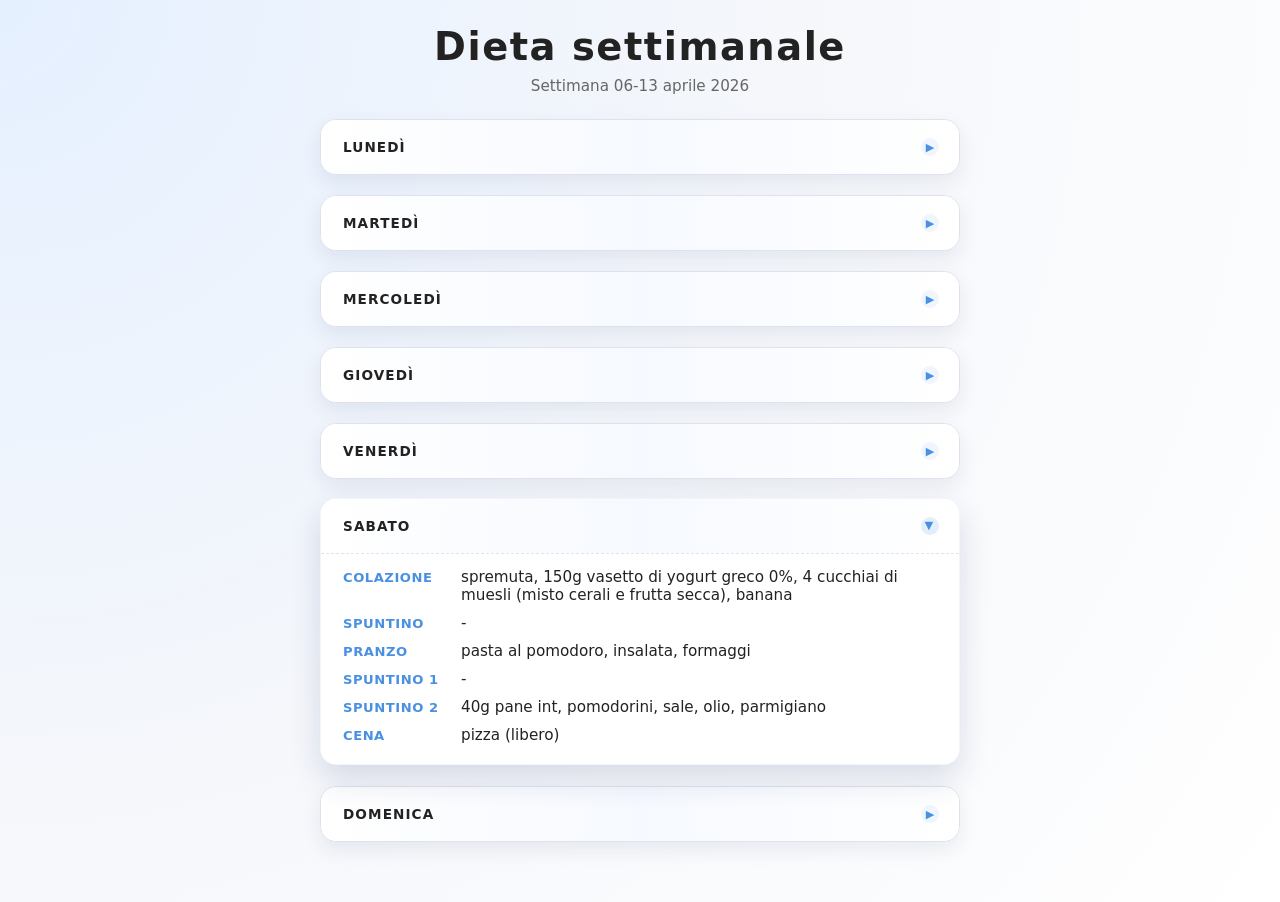
==== index.html @ 6d9ec17f "." ====
<!DOCTYPE html>
<html lang="en">
<head>
  <meta charset="UTF-8" />
  <meta name="viewport" content="width=device-width, initial-scale=1" />
  <title>Dieta</title>
  <link rel="stylesheet" href="styles.css" />
</head>
<body>
  <main class="page">
    <header>
      <h1>Dieta settimanale</h1>
      <p>
        Settimana 06-13 aprile 2026
      </p>
    </header>

    <section class="week-grid" aria-label="Piano alimentare settimanale"></section>

    <p class="footer-note"></p>
  </main>
  <script src="script.js"></script>
</body>
</html>
---- styles.css ----
:root {
  --bg: #f5f7fb;
  --card-bg: #ffffff;
  --accent: #4a90e2;
  --accent-soft: rgba(74, 144, 226, 0.08);
  --text-main: #222222;
  --text-muted: #666666;
  --border: #dde2ee;
  --shadow-soft: 0 8px 20px rgba(15, 35, 95, 0.08);
}

* {
  box-sizing: border-box;
  margin: 0;
  padding: 0;
}

body {
  font-family: system-ui, -apple-system, BlinkMacSystemFont, "Segoe UI", sans-serif;
  background: radial-gradient(circle at top left, #e5f0ff 0, #f5f7fb 50%, #ffffff 100%);
  color: var(--text-main);
  min-height: 100vh;
  padding: 24px 16px 40px;
  display: flex;
  justify-content: center;
}

.page {
  width: 100%;
  max-width: 960px;
}

header {
  text-align: center;
  margin-bottom: 24px;
}

header h1 {
  font-size: clamp(1.8rem, 2.4vw + 1.4rem, 2.4rem);
  margin-bottom: 8px;
  letter-spacing: 0.04em;
}

header p {
  font-size: 0.95rem;
  color: var(--text-muted);
  max-width: 460px;
  margin: 0 auto;
}

.week-grid {
  display: flex;
  flex-direction: column;
  align-items: stretch;
  gap: 20px;
  max-width: 640px;
  margin: 0 auto;
}

details.day-card {
  background: var(--card-bg);
  border-radius: 16px;
  border: 1px solid var(--border);
  box-shadow: var(--shadow-soft);
  overflow: hidden;
  transition: transform 0.12s ease-out, box-shadow 0.12s ease-out, border-color 0.12s ease-out;
}

details.day-card[open] {
  border-color: var(--accent-soft);
  box-shadow: 0 14px 32px rgba(15, 35, 95, 0.14);
  transform: translateY(-1px);
}

summary.day-header {
  list-style: none;
  padding: 18px 20px 18px 22px;
  display: flex;
  align-items: center;
  justify-content: space-between;
  cursor: pointer;
  user-select: none;
  background: linear-gradient(90deg, #ffffff 0, #f6f9ff 50%, #ffffff 100%);
}

summary.day-header::-webkit-details-marker {
  display: none;
}

.day-title {
  display: flex;
  flex-direction: column;
  gap: 2px;
}

.day-name {
  font-weight: 600;
  letter-spacing: 0.08em;
  text-transform: uppercase;
  font-size: 0.85rem;
}

.day-note {
  font-size: 0.8rem;
  color: var(--text-muted);
}

.chevron {
  width: 18px;
  height: 18px;
  border-radius: 50%;
  display: inline-flex;
  align-items: center;
  justify-content: center;
  background: var(--accent-soft);
  color: var(--accent);
  font-size: 0.7rem;
  transform: rotate(0deg);
  transition: transform 0.18s ease-out, background-color 0.18s ease-out;
}

details[open] .chevron {
  transform: rotate(90deg);
  background: rgba(74, 144, 226, 0.14);
}

.meals {
  padding: 14px 22px 20px;
  border-top: 1px dashed rgba(221, 226, 238, 0.9);
  background-color: #ffffff;
}

.meals-list {
  display: flex;
  flex-direction: column;
  gap: 10px;
  font-size: 0.95rem;
}

.meal {
  display: flex;
  gap: 8px;
  align-items: baseline;
}

.meal-label {
  flex: 0 0 110px;
  font-weight: 600;
  color: var(--accent);
  font-size: 0.82rem;
  text-transform: uppercase;
  letter-spacing: 0.04em;
}

.meal-desc {
  color: var(--text-main);
}

.meal-desc span {
  color: var(--text-muted);
}

.footer-note {
  margin-top: 20px;
  text-align: center;
  font-size: 0.8rem;
  color: var(--text-muted);
}

@media (max-width: 600px) {
  body {
    padding: 16px 10px 32px;
  }

  summary.day-header {
    padding-inline: 14px;
  }

  .meals {
    padding-inline: 14px;
  }

  .meal-label {
    flex-basis: 82px;
    font-size: 0.78rem;
  }

  .meals-list {
    font-size: 0.86rem;
  }
}
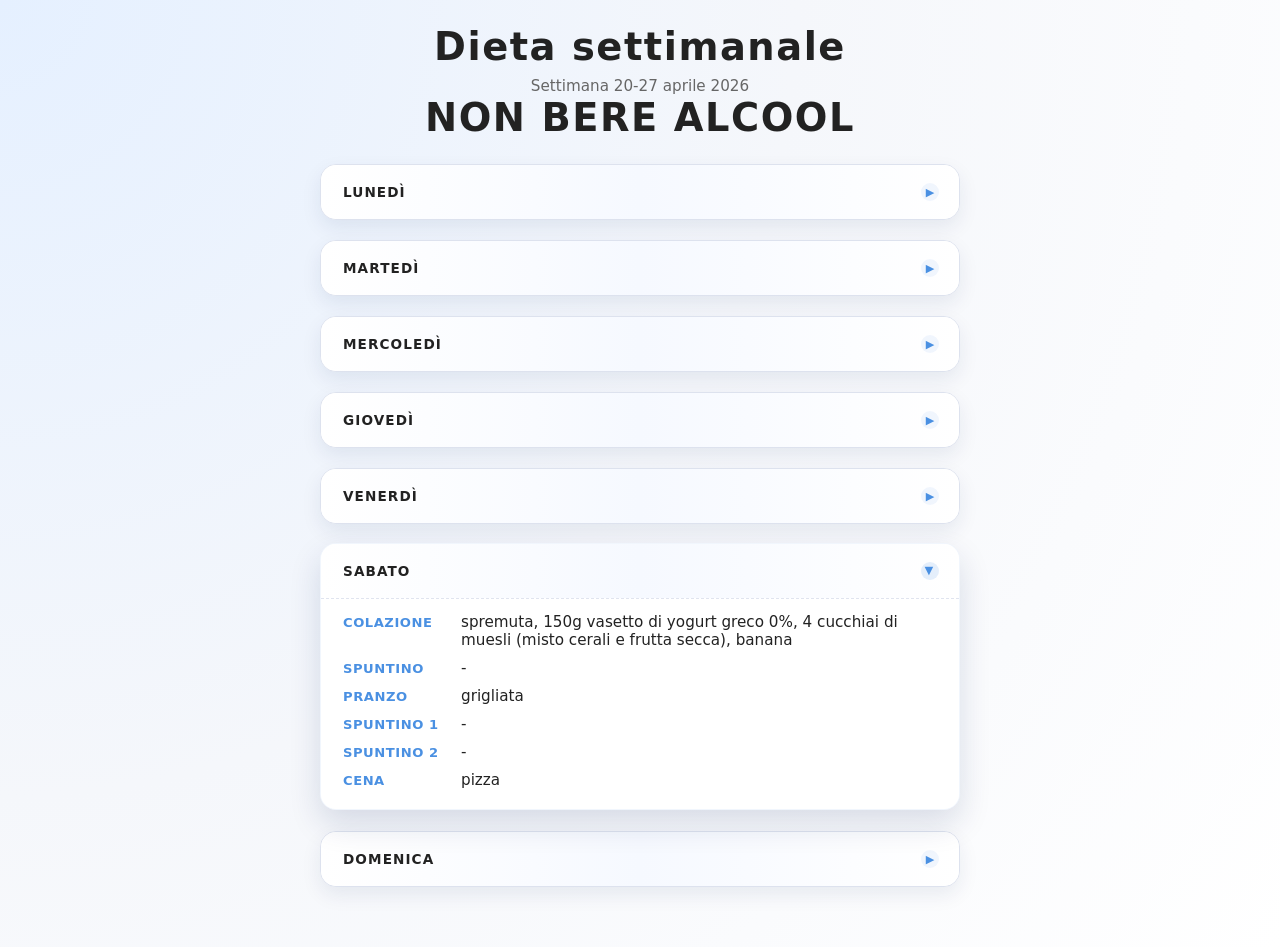
==== commit 1754f098: "." ====
--- a/index.html
+++ b/index.html
@@ -11,8 +11,9 @@
     <header>
       <h1>Dieta settimanale</h1>
       <p>
-        Settimana 06-13 aprile 2026
+        Settimana 20-27 aprile 2026
       </p>
+      <h1>NON BERE ALCOOL</h1>
     </header>
 
     <section class="week-grid" aria-label="Piano alimentare settimanale"></section>
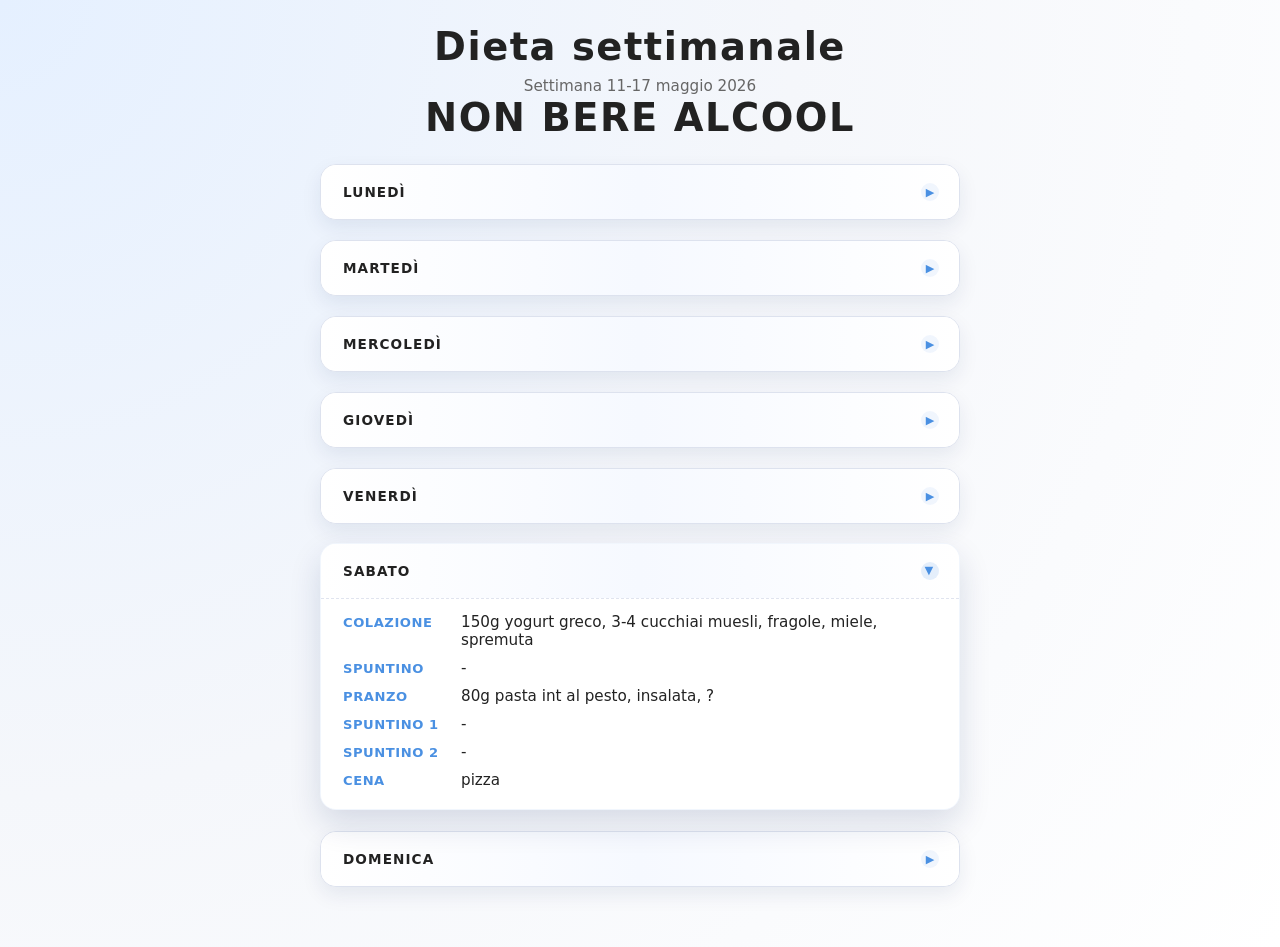
==== commit c2f08fe4: "." ====
--- a/index.html
+++ b/index.html
@@ -11,7 +11,7 @@
     <header>
       <h1>Dieta settimanale</h1>
       <p>
-        Settimana 20-27 aprile 2026
+        Settimana 11-17 maggio 2026
       </p>
       <h1>NON BERE ALCOOL</h1>
     </header>
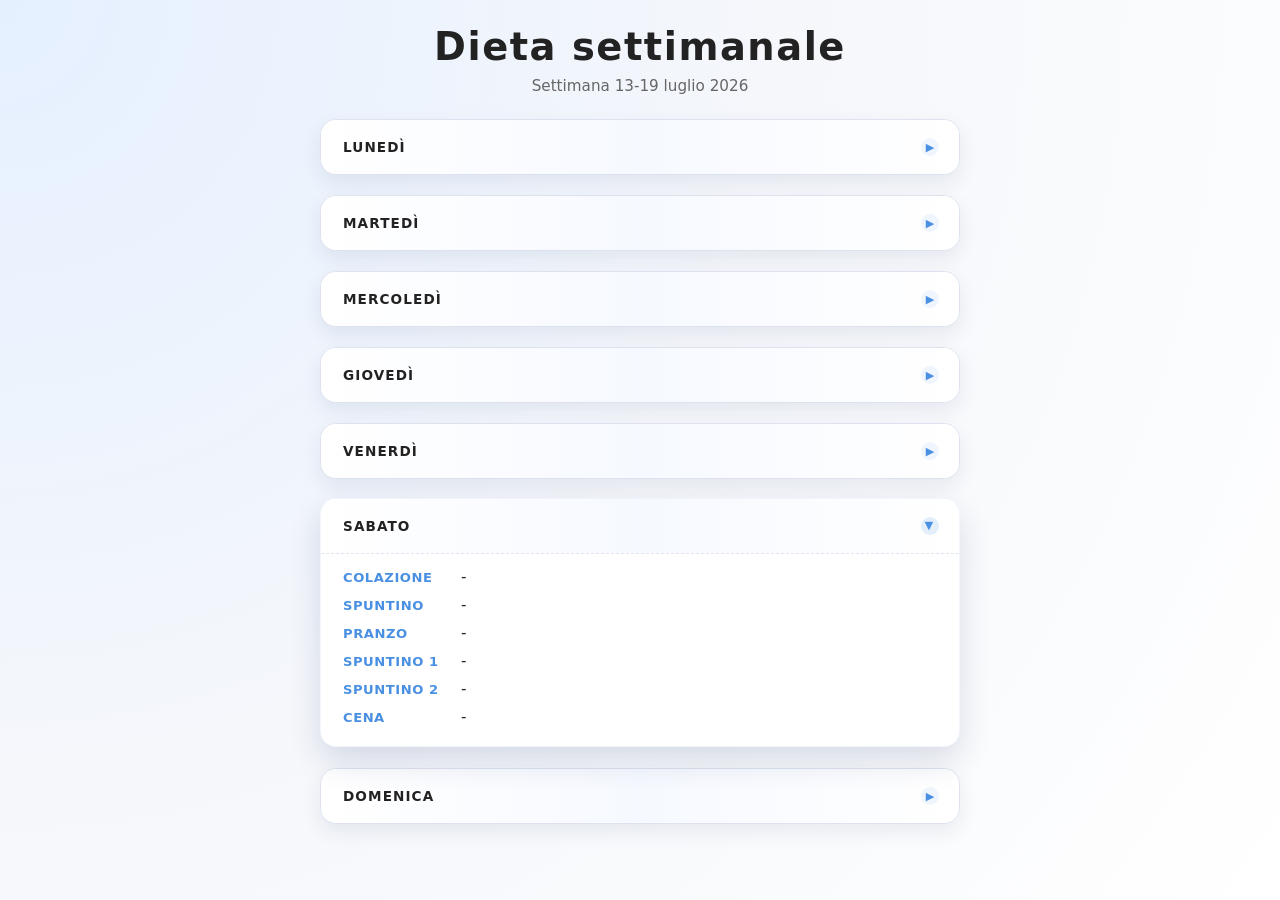
==== commit b41c2c7e: "." ====
--- a/index.html
+++ b/index.html
@@ -11,9 +11,8 @@
     <header>
       <h1>Dieta settimanale</h1>
       <p>
-        Settimana 11-17 maggio 2026
+        Settimana 13-19 luglio 2026
       </p>
-      <h1>NON BERE ALCOOL</h1>
     </header>
 
     <section class="week-grid" aria-label="Piano alimentare settimanale"></section>
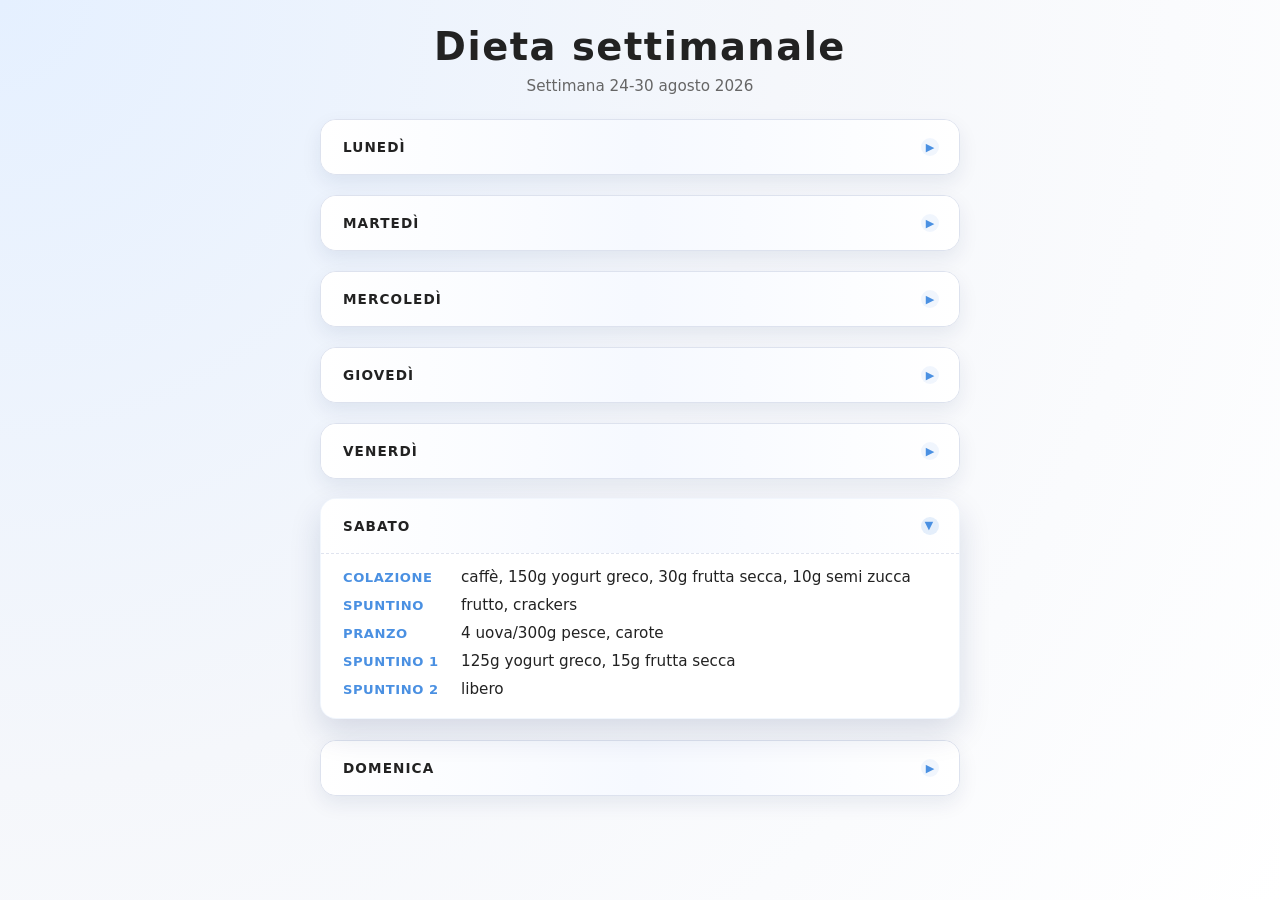
==== commit 6dfc82a4: "aggiornata data" ====
--- a/index.html
+++ b/index.html
@@ -11,7 +11,7 @@
     <header>
       <h1>Dieta settimanale</h1>
       <p>
-        Settimana 13-19 luglio 2026
+        Settimana 24-30 agosto 2026
       </p>
     </header>
 
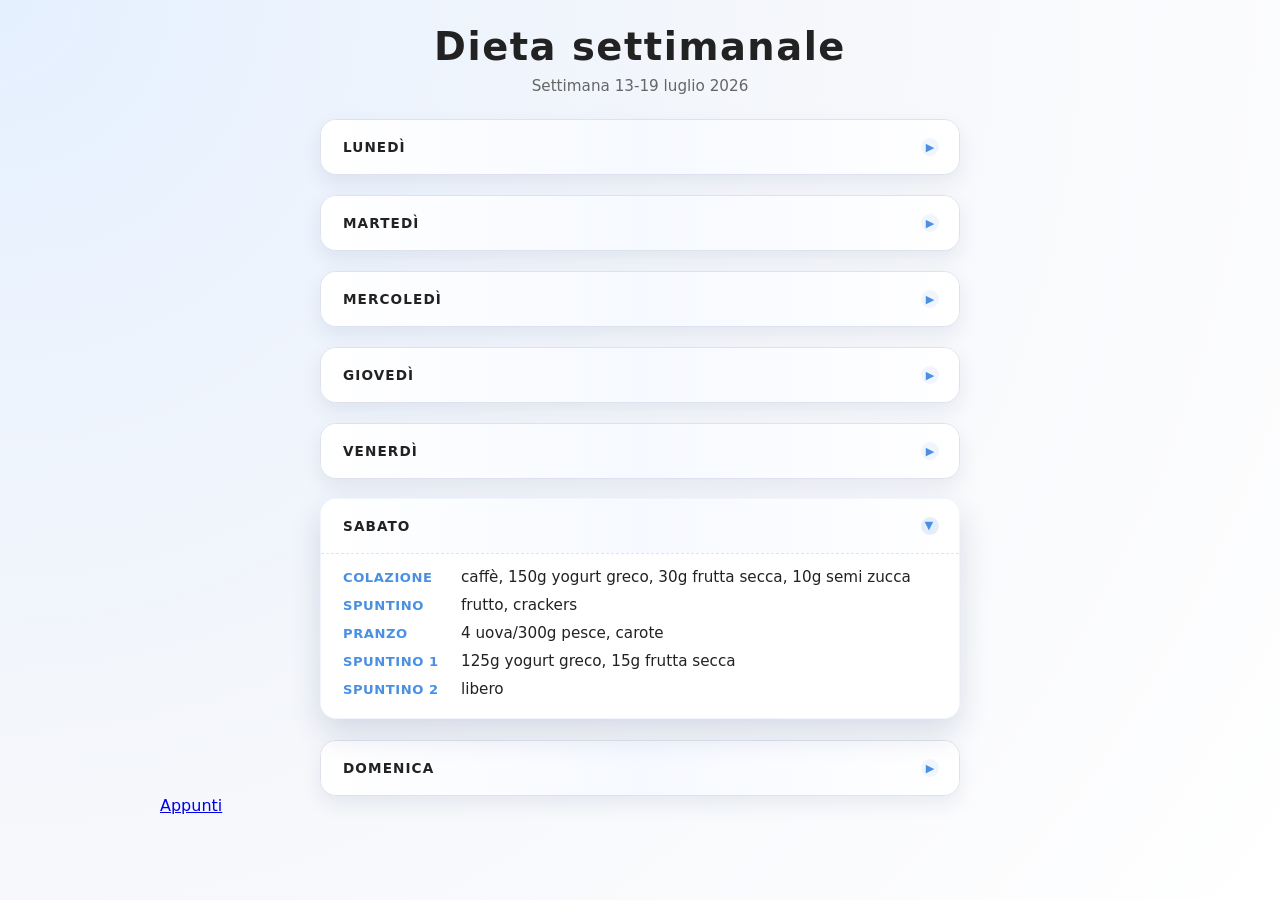
==== commit 2d9dba8c: "aggiunti appunti" ====
--- a/index.html
+++ b/index.html
@@ -11,13 +11,13 @@
     <header>
       <h1>Dieta settimanale</h1>
       <p>
-        Settimana 24-30 agosto 2026
+        Settimana 13-19 luglio 2026
       </p>
     </header>
 
     <section class="week-grid" aria-label="Piano alimentare settimanale"></section>
 
-    <p class="footer-note"></p>
+    <a href="appunti.html" class="notes-link">Appunti</a>
   </main>
   <script src="script.js"></script>
 </body>
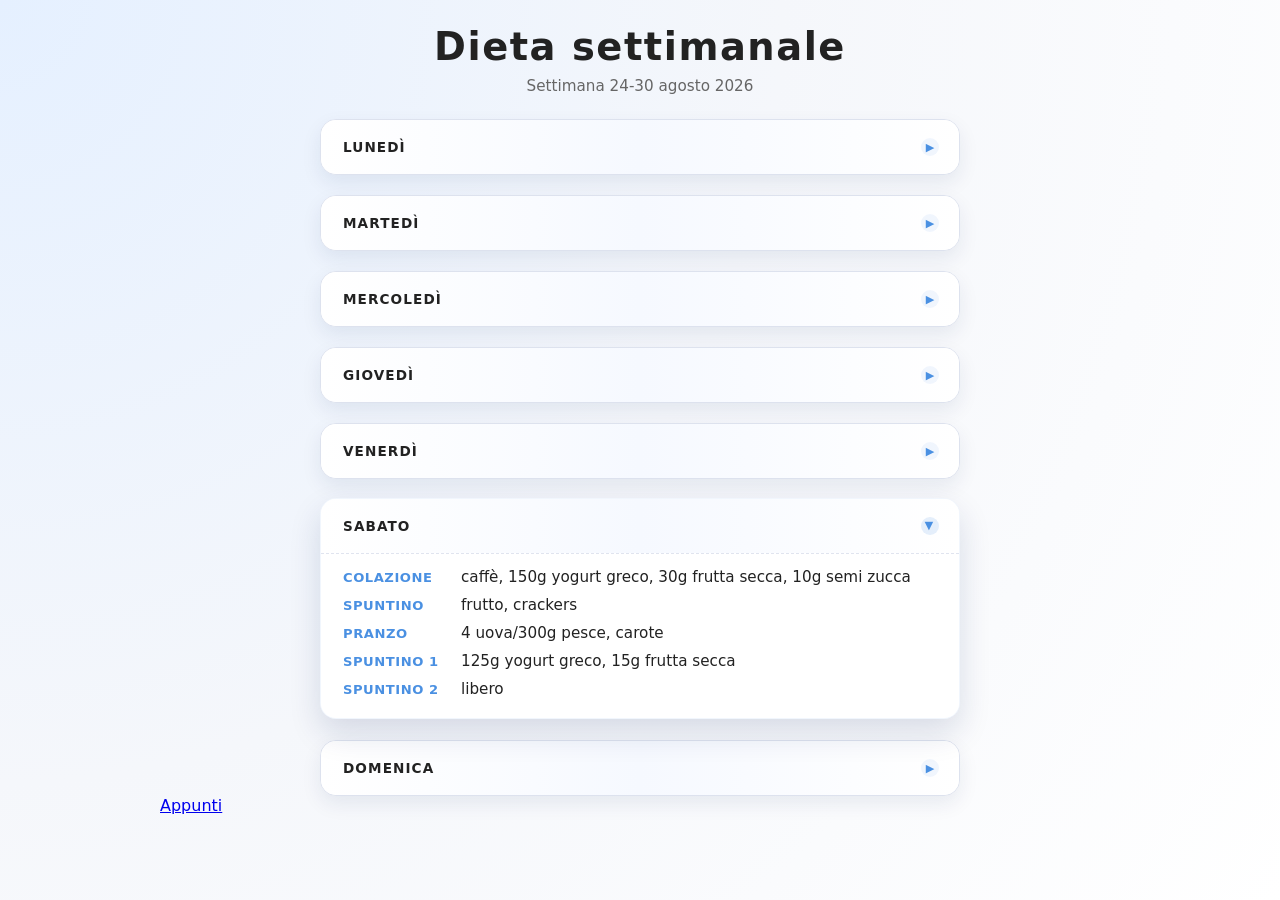
==== commit e5c07952: "Merge branch 'main' of https://github.com/septo198/weeklyDiet" ====
--- a/index.html
+++ b/index.html
@@ -11,7 +11,7 @@
     <header>
       <h1>Dieta settimanale</h1>
       <p>
-        Settimana 13-19 luglio 2026
+        Settimana 24-30 agosto 2026
       </p>
     </header>
 
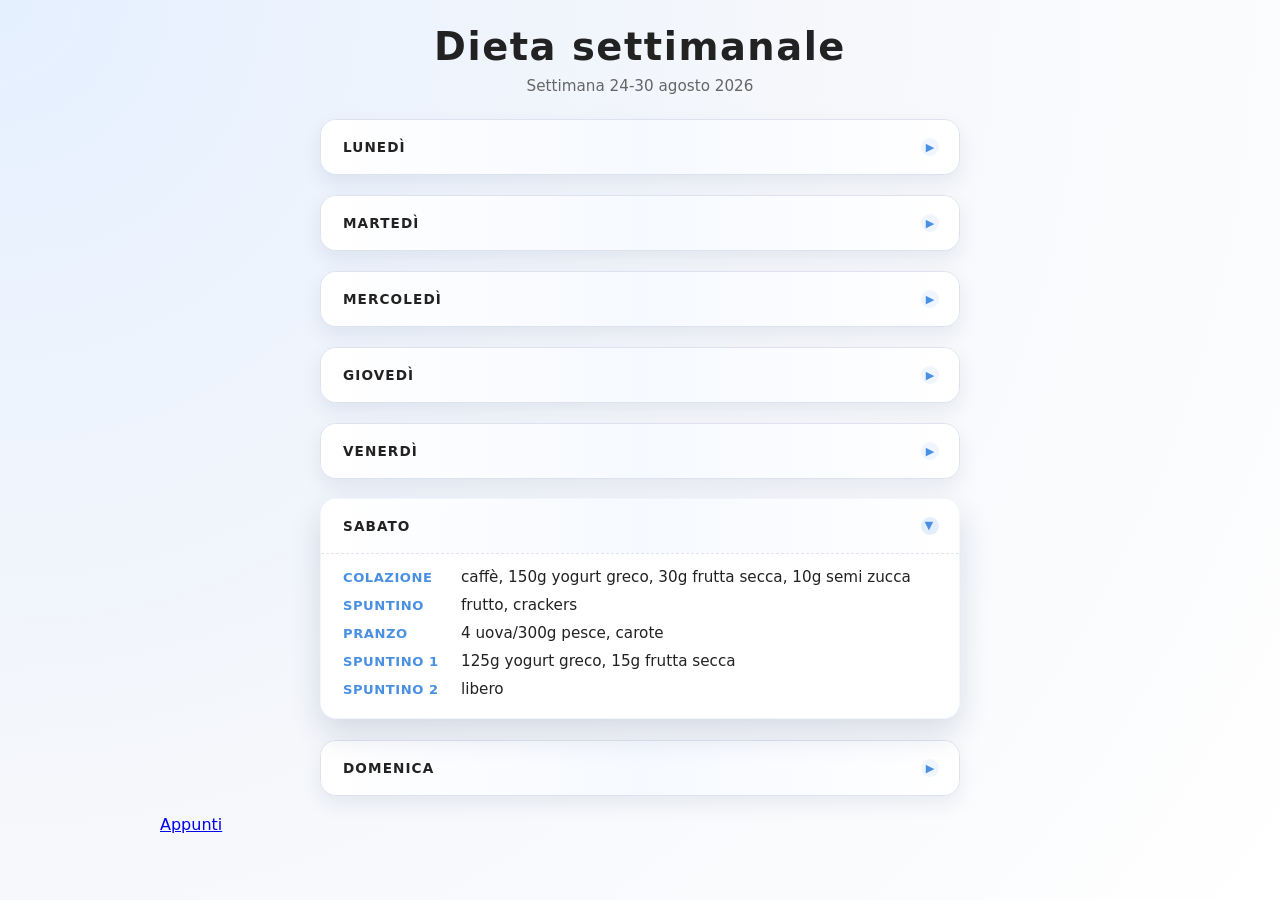
==== commit a41ffbb9: "." ====
--- a/index.html
+++ b/index.html
@@ -16,7 +16,7 @@
     </header>
 
     <section class="week-grid" aria-label="Piano alimentare settimanale"></section>
-
+    <br>
     <a href="appunti.html" class="notes-link">Appunti</a>
   </main>
   <script src="script.js"></script>
